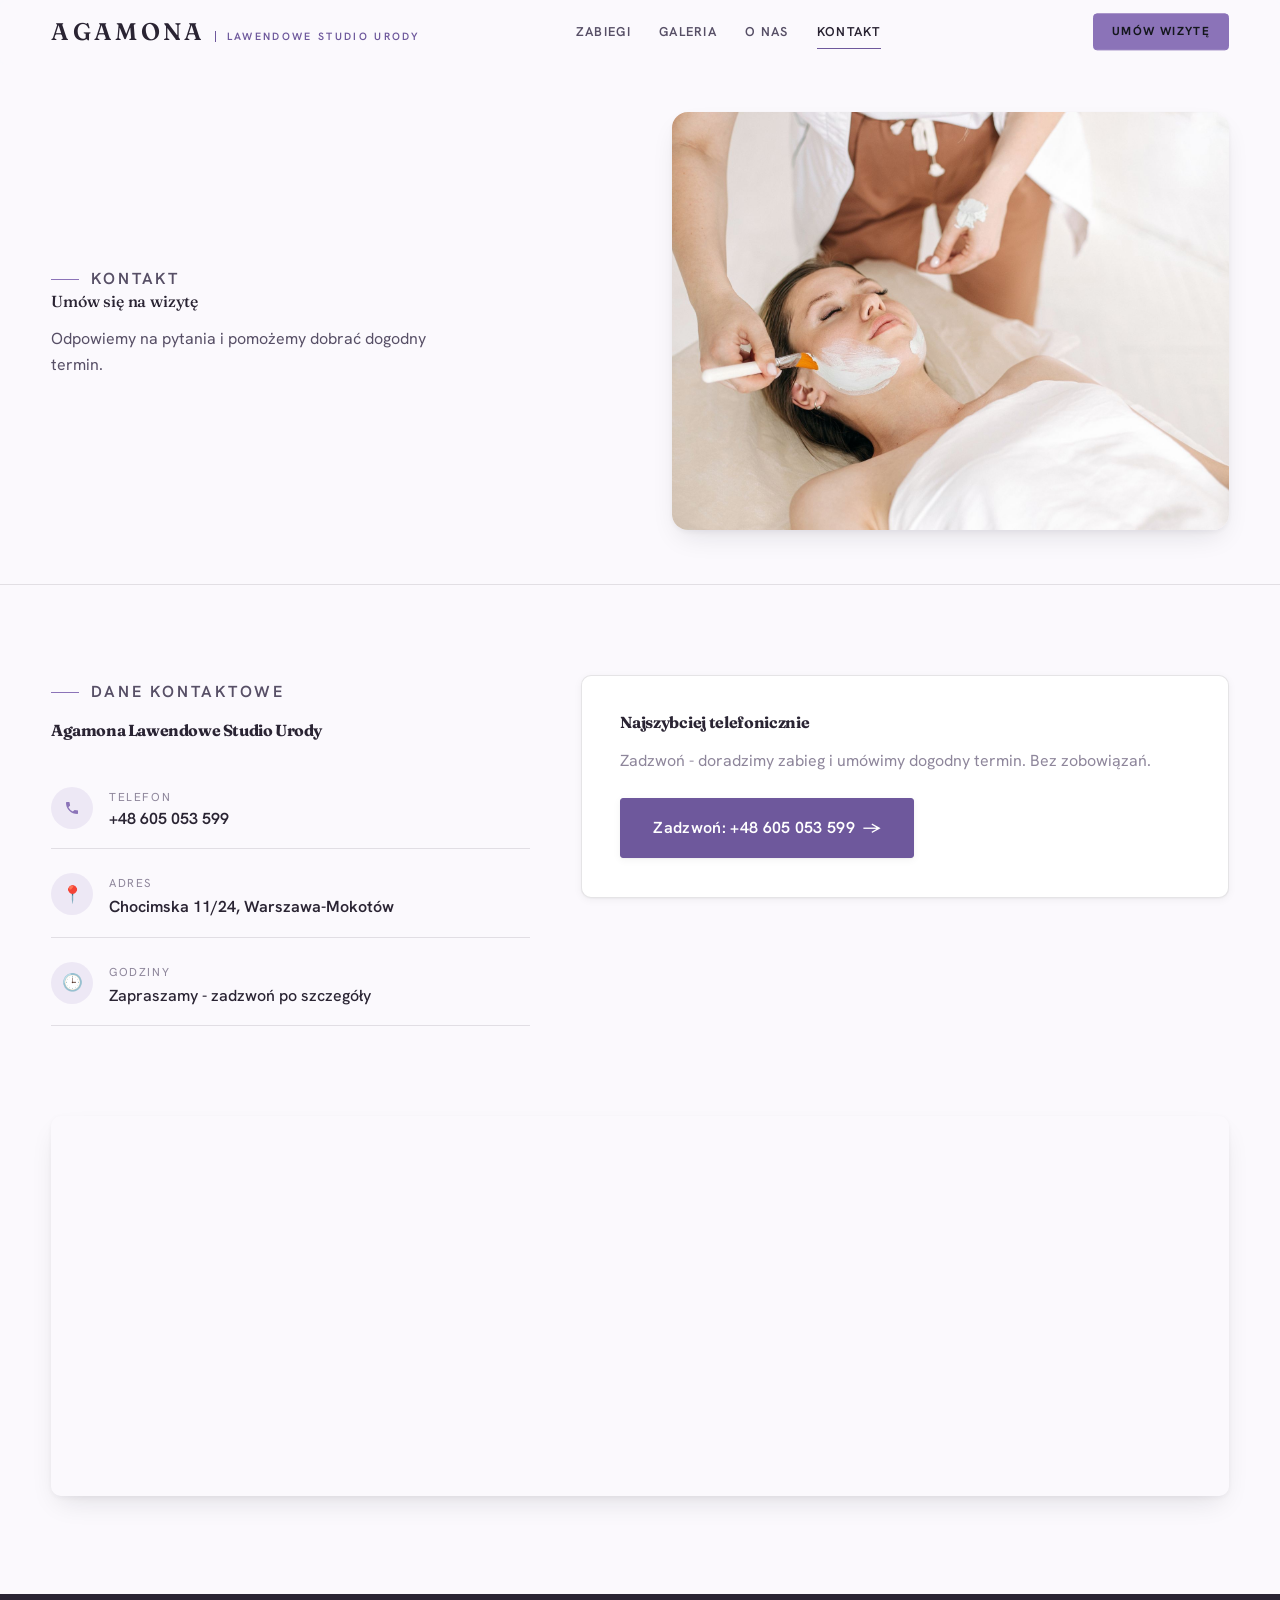
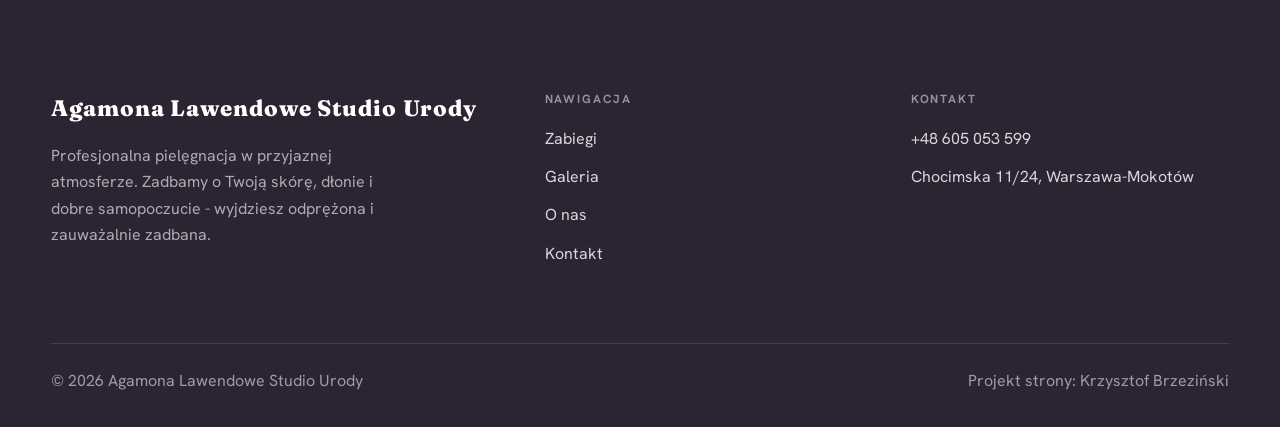
==== kontakt.html @ b728c2f7 "Strona demo: agamona-lawendowe-studio-urody" ====
<!DOCTYPE html>
<html lang="pl">
<head>
<meta charset="UTF-8">
<meta name="viewport" content="width=device-width, initial-scale=1.0">
<title>Kontakt - Agamona Lawendowe Studio Urody</title>
<meta name="description" content="Kontakt Agamona Lawendowe Studio Urody - Chocimska 11/24, Warszawa-Mokotów">
<link rel="preconnect" href="https://fonts.googleapis.com">
<link rel="preconnect" href="https://fonts.gstatic.com" crossorigin>
<link href="https://fonts.googleapis.com/css2?family=Fraunces:wght@500;600;700&family=Hanken+Grotesk:wght@400;500;600&display=swap" rel="stylesheet">
<link rel="stylesheet" href="assets/styles.css">
</head>
<body>

<header class="nav">
  <div class="wrap nav-inner">
    <a class="brand" href="index.html"><span class="name">Agamona</span><span class="sub">Lawendowe Studio Urody</span></a>
    <nav class="nav-links">
      <a href="oferta.html">Zabiegi</a>
      <a href="realizacje.html">Galeria</a>
      <a href="o-nas.html">O nas</a>
      <a href="kontakt.html" class="active">Kontakt</a>
      <a href="kontakt.html" class="btn btn-accent">Umów wizytę</a>
    </nav>
    <button class="nav-toggle" aria-label="Menu"><span></span><span></span><span></span></button>
  </div>
</header>

<section class="pagehead pagehead-soft">
  <div class="wrap">
    <figure class="ph-fig reveal"><img src="img/g14.jpg" alt="Agamona Lawendowe Studio Urody - Umów się na wizytę" loading="lazy"></figure>
    <div class="ph-copy reveal">
      <span class="eyebrow">Kontakt</span>
      <h1>Umów się na wizytę</h1>
      <p>Odpowiemy na pytania i pomożemy dobrać dogodny termin.</p>
    </div>
  </div>
</section>
<section>
  <div class="wrap contact-grid">
    <div class="reveal">
      <span class="eyebrow">Dane kontaktowe</span>
      <h2 style="margin:var(--space-4) 0 var(--space-6)">Agamona Lawendowe Studio Urody</h2>
      <div class="info-list">
        <div class="info-row"><div class="ic"><svg class="ico-tel" width="16" height="16" viewBox="0 0 24 24" fill="none" aria-hidden="true"><path d="M6.6 10.8a15.5 15.5 0 0 0 6.6 6.6l2.2-2.2a1 1 0 0 1 1-.24 11.4 11.4 0 0 0 3.6.58 1 1 0 0 1 1 1V20a1 1 0 0 1-1 1A17 17 0 0 1 3 4a1 1 0 0 1 1-1h3.5a1 1 0 0 1 1 1c0 1.25.2 2.46.58 3.6a1 1 0 0 1-.25 1l-2.23 2.2Z" fill="currentColor"/></svg></div><div><div class="lbl">Telefon</div><a class="val" href="tel:+48605053599">+48 605 053 599</a></div></div>
        <div class="info-row"><div class="ic">📍</div><div><div class="lbl">Adres</div><div class="val">Chocimska 11/24, Warszawa-Mokotów</div></div></div>
        <div class="info-row"><div class="ic">🕒</div><div><div class="lbl">Godziny</div><div class="val" style="font-weight:500">Zapraszamy - zadzwoń po szczegóły</div></div></div>
      </div>
    </div>
    <div class="reveal">
      <div class="form">
        <h3 style="margin-bottom:var(--space-4)">Najszybciej telefonicznie</h3>
        <p class="muted" style="margin-bottom:var(--space-5)">Zadzwoń - doradzimy zabieg i umówimy dogodny termin. Bez zobowiązań.</p>
        <a href="tel:+48605053599" class="btn btn-accent" style="justify-content:center">Zadzwoń: +48 605 053 599 <span class="arr">→</span></a>
      </div>
    </div>
  </div>
</section>
<section style="padding-top:0">
  <div class="wrap reveal">
    <iframe class="map" title="Agamona Lawendowe Studio Urody - Warszawa" src="https://maps.google.com/maps?q=Agamona%20Lawendowe%20Studio%20Urody%20Warszawa&z=15&output=embed" loading="lazy" referrerpolicy="no-referrer-when-downgrade"></iframe>
  </div>
</section>

<footer>
  <div class="wrap">
    <div class="foot-grid">
      <div class="foot-brand">
        <div class="name">Agamona Lawendowe Studio Urody</div>
        <p>Profesjonalna pielęgnacja w przyjaznej atmosferze. Zadbamy o Twoją skórę, dłonie i dobre samopoczucie - wyjdziesz odprężona i zauważalnie zadbana.</p>
      </div>
      <div class="foot-col">
        <h4>Nawigacja</h4>
        <a href="oferta.html">Zabiegi</a>
        <a href="realizacje.html">Galeria</a>
        <a href="o-nas.html">O nas</a>
        <a href="kontakt.html">Kontakt</a>
      </div>
      <div class="foot-col">
        <h4>Kontakt</h4>
        <a href="tel:+48605053599">+48 605 053 599</a>
        <p>Chocimska 11/24, Warszawa-Mokotów</p>
      </div>
    </div>
    <div class="foot-bot">
      <span>© 2026 Agamona Lawendowe Studio Urody</span>
      <span>Projekt strony: Krzysztof Brzeziński</span>
    </div>
  </div>
</footer>
<div class="sticky-reserve"><a class="sr-book" href="kontakt.html">Umów wizytę</a><a class="sr-call" href="tel:+48605053599" aria-label="Zadzwoń"><svg class="ico-tel" width="16" height="16" viewBox="0 0 24 24" fill="none" aria-hidden="true"><path d="M6.6 10.8a15.5 15.5 0 0 0 6.6 6.6l2.2-2.2a1 1 0 0 1 1-.24 11.4 11.4 0 0 0 3.6.58 1 1 0 0 1 1 1V20a1 1 0 0 1-1 1A17 17 0 0 1 3 4a1 1 0 0 1 1-1h3.5a1 1 0 0 1 1 1c0 1.25.2 2.46.58 3.6a1 1 0 0 1-.25 1l-2.23 2.2Z" fill="currentColor"/></svg></a></div>

<script src="assets/main.js"></script>
</body>
</html>
---- assets/styles.css ----
/* ============================================================
   AGAMONA — Lawendowe Studio Urody (Warszawa-Mokotów)
   Jasna paleta lawendowa. System wg premium-web-craft.
   Projekt strony: Krzysztof Brzeziński
   ============================================================ */

:root{
  /* PALETA — jasna, chłodna, lawendowa */
  --paper:#FBF9FD;          /* główne tło — chłodny porcelanowy lila */
  --paper-2:#EFEAF6;        /* sekcje alternatywne (delikatny lila) */
  --paper-3:#EFEAF6;        /* delikatne wypełnienia */
  --ink:#2A2433;            /* tekst główny — głęboki śliwkowy grafit */
  --ink-soft:#574F66;       /* nagłówki drugorzędne */
  --muted:#8E869B;          /* tekst poboczny */
  --line:rgba(42,36,51,.12);/* hairline */
  --accent:#8B73B8;         /* lawenda — jedyny akcent */
  --accent-d:#6E589C;
  --accent-soft:rgba(139,115,184,.12);
  --dark:#2A2433;           /* sekcje ciemne (stopka/CTA) */

  /* ODSTĘPY — skala 4/8 */
  --space-1:4px; --space-2:8px; --space-3:12px; --space-4:16px; --space-5:24px;
  --space-6:32px; --space-7:48px; --space-8:64px; --space-9:96px; --space-10:128px;

  /* TYPOGRAFIA — fluid clamp() */
  --text-sm:clamp(.82rem,.8rem+.1vw,.9rem);
  --text-base:clamp(1rem,.97rem+.15vw,1.1rem);
  --text-lg:clamp(1.12rem,1.05rem+.3vw,1.3rem);
  --text-h3:clamp(1.2rem,1.1rem+.5vw,1.5rem);
  --text-h2:clamp(1.9rem,1.5rem+1.9vw,2.8rem);
  --text-h1:clamp(2.6rem,1.9rem+3.6vw,4.6rem);

  /* PROMIENIE — architektoniczne, raczej ostre */
  --r-sm:3px; --r-md:6px; --r-lg:10px;

  /* RUCH */
  --ease:cubic-bezier(.25,.46,.45,.94); --dur:.24s;

  /* CIENIE — miękkie, warstwowe */
  --sh-sm:0 1px 2px rgba(16,24,32,.04), 0 2px 8px rgba(16,24,32,.05);
  --sh-md:0 2px 6px rgba(16,24,32,.05), 0 12px 28px -8px rgba(16,24,32,.12);
  --sh-lg:0 6px 14px rgba(16,24,32,.07), 0 26px 56px -18px rgba(16,24,32,.22);

  --hairline:1px solid var(--line);

  --font-display:'Fraunces',serif;
  --font-body:'Hanken Grotesk',sans-serif;
}

*{box-sizing:border-box;margin:0;padding:0}
html{scroll-behavior:smooth}
body{
  font-family:var(--font-body);
  font-size:var(--text-base);
  line-height:1.65;
  color:var(--ink);
  background:var(--paper);
  -webkit-font-smoothing:antialiased;
  text-rendering:optimizeLegibility;
}
img{max-width:100%;display:block}
a{color:inherit;text-decoration:none}

.wrap{width:min(92%,1180px);margin-inline:auto}
section{padding-block:clamp(52px,6.5vw,96px)}

h1,h2,h3{font-family:var(--font-display);font-weight:700;line-height:1.08;letter-spacing:-.02em;color:var(--ink)}
h1{font-size:var(--text-h1);letter-spacing:-.035em}
h2{font-size:var(--text-h2);letter-spacing:-.025em}
h3{font-size:var(--text-h3)}
p{max-width:65ch}

.eyebrow{
  font-family:var(--font-body);
  font-size:var(--text-sm);
  font-weight:600;
  letter-spacing:.18em;
  text-transform:uppercase;
  color:var(--accent);
  display:inline-flex;align-items:center;gap:var(--space-3);
}
.eyebrow::before{content:"";width:28px;height:1px;background:var(--accent);display:inline-block}

.muted{color:var(--muted)}
.lead{font-size:var(--text-lg);line-height:1.55;color:var(--ink-soft);max-width:50ch}

/* ---------- BUTTONS ---------- */
.btn{
  display:inline-flex;align-items:center;gap:var(--space-2);
  font-weight:600;font-size:var(--text-sm);letter-spacing:.02em;
  padding:var(--space-4) var(--space-6);
  border-radius:var(--r-sm);
  transition:transform var(--dur) var(--ease),box-shadow var(--dur) var(--ease),background var(--dur) var(--ease);
  cursor:pointer;border:1px solid transparent;
}
.btn-accent{background:var(--accent);color:#fff;box-shadow:var(--sh-sm)}
.btn-accent:hover{background:var(--accent-d);transform:translateY(-2px);box-shadow:var(--sh-md)}
.btn-accent:active{transform:translateY(0);box-shadow:var(--sh-sm)}
.btn-ghost{background:transparent;color:var(--ink);border-color:var(--line)}
.btn-ghost:hover{border-color:var(--accent);color:var(--accent);transform:translateY(-2px)}
.btn-light{background:#fff;color:var(--ink);box-shadow:var(--sh-sm)}
.btn-light:hover{transform:translateY(-2px);box-shadow:var(--sh-md)}
.btn .arr{transition:transform var(--dur) var(--ease)}
.btn:hover .arr{transform:translateX(4px)}

/* ---------- NAV ---------- */
.nav{
  position:sticky;top:0;z-index:50;
  background:color-mix(in srgb,var(--paper) 88%,transparent);
  backdrop-filter:saturate(140%) blur(10px);
  border-bottom:var(--hairline);
}
.nav-inner{display:flex;align-items:center;justify-content:space-between;height:72px}
.brand{display:flex;flex-direction:column;line-height:1}
.brand .name{font-family:var(--font-display);font-weight:800;font-size:1.35rem;letter-spacing:.04em}
.brand .sub{font-size:.62rem;letter-spacing:.34em;text-transform:uppercase;color:var(--muted);margin-top:5px}
.nav-links{display:flex;align-items:center;gap:var(--space-6)}
.nav-links a{font-size:var(--text-sm);font-weight:500;color:var(--ink-soft);position:relative;padding-block:4px;transition:color var(--dur) var(--ease)}
.nav-links a::after{content:"";position:absolute;left:0;bottom:0;width:0;height:1.5px;background:var(--accent);transition:width var(--dur) var(--ease)}
.nav-links a:hover,.nav-links a.active{color:var(--ink)}
.nav-links a:hover::after,.nav-links a.active::after{width:100%}
.nav-links .btn{padding:var(--space-2) var(--space-5)}
/* przyciski w nav: właściwy kolor (przebij .nav-links a) + bez podkreślenia */
.nav-links a.btn-accent{color:#fff}
.nav-links a.btn-ghost,.nav-links a.btn-light{color:var(--ink)}
.nav-links a.btn::after{display:none}
.nav-toggle{display:none;background:none;border:none;cursor:pointer;flex-direction:column;gap:5px;padding:8px}
.nav-toggle span{width:24px;height:2px;background:var(--ink);transition:var(--dur)}

/* ---------- HERO (split) ---------- */
.hero{position:relative;overflow:hidden;border-bottom:var(--hairline)}
.hero-grid{display:grid;grid-template-columns:1.05fr .95fr;gap:clamp(24px,4vw,60px);align-items:center;
  padding-block:clamp(36px,4.5vw,64px)}
.hero-copy .eyebrow{margin-bottom:var(--space-5)}
.hero-copy h1{margin-bottom:var(--space-5)}
.hero-copy .lead{margin-bottom:var(--space-7)}
.hero-actions{display:flex;flex-wrap:wrap;gap:var(--space-4)}
.hero-art{position:relative;aspect-ratio:4/3;border-radius:var(--r-lg);overflow:hidden;box-shadow:var(--sh-lg)}
.hero-art img{width:100%;height:100%;object-fit:cover}
.hero-art::after{content:"";position:absolute;inset:0;background:linear-gradient(180deg,transparent 55%,rgba(18,24,28,.28))}
.hero-badge{position:absolute;left:var(--space-5);bottom:var(--space-5);z-index:2;
  background:rgba(252,252,251,.94);backdrop-filter:blur(4px);
  border-radius:var(--r-md);padding:var(--space-4) var(--space-5);box-shadow:var(--sh-md);max-width:78%}
.hero-badge strong{display:block;font-family:var(--font-display);font-size:1rem;letter-spacing:-.01em}
.hero-badge span{font-size:var(--text-sm);color:var(--muted)}

/* ---------- HERO duży / kinowy (strona główna) ---------- */
.hero-cine{position:relative;min-height:clamp(560px,82vh,840px);min-height:clamp(560px,82svh,840px);display:flex;align-items:center;overflow:hidden;border-bottom:var(--hairline)}
.hero-cine>img{position:absolute;inset:0;width:100%;height:100%;object-fit:cover;z-index:0}
.hero-cine::after{content:"";position:absolute;inset:0;z-index:1;
  background:linear-gradient(95deg,rgba(13,18,23,.86) 0%,rgba(13,18,23,.64) 32%,rgba(13,18,23,.24) 62%,rgba(13,18,23,.04) 100%)}
.hero-cine .wrap{position:relative;z-index:2;padding-block:var(--space-8)}
.hero-cine .hero-copy{max-width:660px}
.hero-cine .eyebrow{color:#fff;margin-bottom:var(--space-5)}
.hero-cine .eyebrow::before{background:#fff}
.hero-cine h1{color:#fff;margin-bottom:var(--space-5);font-size:clamp(2.9rem,2rem+4.4vw,5.2rem)}
.hero-cine .lead{color:rgba(255,255,255,.92);max-width:48ch;margin-bottom:var(--space-7)}
.hero-cine .hero-actions{display:flex;flex-wrap:wrap;gap:var(--space-4)}
@media(max-width:680px){
  .hero-cine{min-height:clamp(520px,76vh,640px);min-height:clamp(520px,76svh,640px);align-items:flex-end}
  .hero-cine::after{background:linear-gradient(0deg,rgba(13,18,23,.9) 6%,rgba(13,18,23,.45) 55%,rgba(13,18,23,.25) 100%)}
  .hero-cine .wrap{padding-bottom:var(--space-9)}
}

/* full-bleed hero variant (podstrony) */
.pagehead{position:relative;min-height:46vh;min-height:46svh;display:flex;align-items:flex-end;overflow:hidden;border-bottom:var(--hairline)}
.pagehead img{position:absolute;inset:0;width:100%;height:100%;object-fit:cover}
.pagehead::after{content:"";position:absolute;inset:0;background:linear-gradient(180deg,rgba(18,24,28,.25),rgba(18,24,28,.62))}
.pagehead .wrap{position:relative;z-index:2;padding-block:var(--space-9);color:#fff}
.pagehead h1{color:#fff;max-width:18ch}
.pagehead .eyebrow{color:#fff}
.pagehead .eyebrow::before{background:#fff}
.pagehead p{color:rgba(255,255,255,.86);margin-top:var(--space-4);max-width:54ch}

/* ---------- STRIP (pasek skrótów / liczby) ---------- */
.strip{background:var(--dark);color:#fff}
.strip .wrap{display:grid;grid-template-columns:repeat(4,1fr);gap:var(--space-6);padding-block:var(--space-8)}
.strip .item .k{font-family:var(--font-display);font-size:clamp(1.6rem,1.2rem+1.4vw,2.4rem);font-weight:800;letter-spacing:-.02em;color:#fff}
.strip .item .v{font-size:var(--text-sm);color:rgba(255,255,255,.66);margin-top:var(--space-2);line-height:1.45}
.strip .item{border-left:2px solid var(--accent);padding-left:var(--space-5)}

/* ---------- SECTION HEAD ---------- */
.head{max-width:48rem;margin-bottom:var(--space-8)}
.head.center{margin-inline:auto;text-align:center}
.head .eyebrow{margin-bottom:var(--space-4)}
.head h2{margin-bottom:var(--space-4)}
.head p{color:var(--muted);font-size:var(--text-lg);line-height:1.55}
.head.center p{margin-inline:auto}

/* ---------- INTRO SPLIT ---------- */
.split{display:grid;grid-template-columns:.92fr 1.08fr;gap:clamp(28px,5vw,80px);align-items:center}
.split.rev{grid-template-columns:1.08fr .92fr}
.split.rev .split-art{order:-1}
.split-art{position:relative;aspect-ratio:5/4;border-radius:var(--r-lg);overflow:hidden;box-shadow:var(--sh-lg)}
.split-art img{width:100%;height:100%;object-fit:cover}
.split-copy h2{margin-bottom:var(--space-5)}
.split-copy p+p{margin-top:var(--space-4)}
.split-copy .btn{margin-top:var(--space-6)}

/* ---------- SERVICES (zakres) ---------- */
.svc-grid{display:grid;grid-template-columns:repeat(auto-fit,minmax(280px,1fr));gap:var(--space-5)}
.svc{background:#fff;border:var(--hairline);border-radius:var(--r-md);padding:var(--space-7) var(--space-6);
  transition:transform var(--dur) var(--ease),box-shadow var(--dur) var(--ease),border-color var(--dur) var(--ease);
  position:relative;overflow:hidden}
.svc::before{content:"";position:absolute;left:0;top:0;width:3px;height:0;background:var(--accent);transition:height var(--dur) var(--ease)}
.svc:hover{transform:translateY(-4px);box-shadow:var(--sh-md);border-color:transparent}
.svc:hover::before{height:100%}
.svc .ic{font-family:var(--font-display);font-size:.8rem;font-weight:700;letter-spacing:.12em;color:var(--accent);margin-bottom:var(--space-4)}
.svc h3{margin-bottom:var(--space-3);font-size:1.22rem}
.svc p{color:var(--muted);font-size:var(--text-base);line-height:1.6}

/* big detailed service rows */
.svc-row{display:grid;grid-template-columns:.8fr 1.2fr;gap:clamp(20px,4vw,60px);align-items:center;padding-block:var(--space-8)}
.svc-row+.svc-row{border-top:var(--hairline)}
.svc-row.rev{grid-template-columns:1.2fr .8fr}
.svc-row.rev .svc-row-art{order:-1}
.svc-row-art{aspect-ratio:4/3;border-radius:var(--r-md);overflow:hidden;box-shadow:var(--sh-md)}
.svc-row-art img{width:100%;height:100%;object-fit:cover}
.svc-row h3{font-size:1.5rem;margin-bottom:var(--space-4)}
.svc-row .num{font-family:var(--font-display);font-size:.85rem;font-weight:700;letter-spacing:.14em;color:var(--accent);display:block;margin-bottom:var(--space-3)}
.svc-row ul{list-style:none;margin-top:var(--space-4);display:flex;flex-direction:column;gap:var(--space-2)}
.svc-row li{position:relative;padding-left:var(--space-5);color:var(--muted);font-size:var(--text-base)}
.svc-row li::before{content:"";position:absolute;left:0;top:.62em;width:8px;height:1px;background:var(--accent)}

/* ---------- GALLERY (realizacje) ---------- */
.gallery{display:grid;grid-template-columns:repeat(12,1fr);gap:var(--space-4);grid-auto-rows:200px}
/* GALERIA MASONRY — pionowe zdjęcia (portrety beauty/wellness) bez przycinania: kolumny, height auto */
.gallery-masonry{column-count:3;column-gap:var(--space-4)}
@media(max-width:900px){.gallery-masonry{column-count:2}}
@media(max-width:560px){.gallery-masonry{column-count:1}}
.gallery-masonry .m-tile{break-inside:avoid;margin:0 0 var(--space-4);padding:0;position:relative;overflow:hidden;border-radius:var(--r-md);border:1px solid var(--line)}
.gallery-masonry .m-tile img{width:100%;height:auto;display:block}
.gallery-masonry .m-tile .cap{position:absolute;left:0;right:0;bottom:0;padding:var(--space-4);color:#fff;background:linear-gradient(0deg,rgba(0,0,0,.55),transparent);font-size:var(--text-sm)}
.tile{position:relative;overflow:hidden;border-radius:var(--r-md);box-shadow:var(--sh-sm);
  transition:transform var(--dur) var(--ease),box-shadow var(--dur) var(--ease)}
.tile img{width:100%;height:100%;object-fit:cover;transition:transform .6s var(--ease)}
.tile:hover{box-shadow:var(--sh-md)}
.tile:hover img{transform:scale(1.05)}
.tile .cap{position:absolute;left:0;right:0;bottom:0;padding:var(--space-5) var(--space-4) var(--space-4);
  background:linear-gradient(transparent,rgba(18,24,28,.78));color:#fff;
  font-size:var(--text-sm);font-weight:600;letter-spacing:.01em;
  opacity:0;transform:translateY(8px);transition:var(--dur) var(--ease)}
.tile:hover .cap{opacity:1;transform:translateY(0)}
.tile .cap small{display:block;font-weight:400;opacity:.78;letter-spacing:.04em;text-transform:uppercase;font-size:.66rem;margin-top:3px}
/* bento spans */
.t-wide{grid-column:span 6}
.t-tall{grid-column:span 6;grid-row:span 2}
.t-std{grid-column:span 6}
.t-third{grid-column:span 4}
.t-two3{grid-column:span 8}

/* ---------- TRUST / WIARYGODNOŚĆ ---------- */
.trust{background:var(--paper-2)}
.trust-grid{display:grid;grid-template-columns:repeat(auto-fit,minmax(240px,1fr));gap:var(--space-5);margin-top:var(--space-7)}
.trust-card{background:#fff;border-radius:var(--r-md);padding:var(--space-7) var(--space-6);box-shadow:var(--sh-sm);border-top:3px solid var(--accent)}
.trust-card .big{font-family:var(--font-display);font-size:clamp(1.8rem,1.3rem+1.6vw,2.6rem);font-weight:800;letter-spacing:-.02em;color:var(--ink);line-height:1}
.trust-card h3{font-size:1.12rem;margin:var(--space-3) 0 var(--space-2)}
.trust-card p{color:var(--muted);font-size:var(--text-base);line-height:1.55}

/* ---------- CTA band ---------- */
.cta{background:var(--dark);color:#fff;position:relative;overflow:hidden}
.cta .wrap{display:grid;grid-template-columns:1.4fr .6fr;gap:var(--space-7);align-items:center;position:relative;z-index:2}
.cta h2{color:#fff;max-width:20ch}
.cta p{color:rgba(255,255,255,.74);margin-top:var(--space-4)}
.cta-actions{display:flex;flex-direction:column;gap:var(--space-3);align-items:flex-start}
.cta::before{content:"";position:absolute;right:-80px;top:-80px;width:360px;height:360px;border-radius:50%;
  background:radial-gradient(circle,var(--accent-soft),transparent 70%)}

/* ---------- CONTACT ---------- */
.contact-grid{display:grid;grid-template-columns:.85fr 1.15fr;gap:clamp(28px,4vw,56px);align-items:start}
.info-list{display:flex;flex-direction:column;gap:var(--space-2)}
.info-row{display:flex;gap:var(--space-4);align-items:flex-start;padding-block:var(--space-4);border-bottom:var(--hairline)}
.info-row .ic{flex:none;width:42px;height:42px;display:grid;place-items:center;border-radius:50%;
  background:var(--accent-soft);color:var(--accent);font-size:1.05rem}
.info-row .lbl{font-size:.72rem;letter-spacing:.14em;text-transform:uppercase;color:var(--muted)}
.info-row .val{font-weight:600;font-size:var(--text-base);margin-top:2px}
.info-row a.val:hover{color:var(--accent)}
.map{border:none;border-radius:var(--r-lg);box-shadow:var(--sh-md);width:100%;height:100%;min-height:380px;filter:grayscale(.2) contrast(1.02)}
.form{background:#fff;border:var(--hairline);border-radius:var(--r-lg);padding:clamp(24px,3vw,40px);box-shadow:var(--sh-sm)}
.form .fld{margin-bottom:var(--space-5)}
.form label{display:block;font-size:var(--text-sm);font-weight:600;margin-bottom:var(--space-2)}
.form input,.form textarea{width:100%;font-family:inherit;font-size:var(--text-base);color:var(--ink);
  padding:var(--space-4);border:var(--hairline);border-radius:var(--r-sm);background:var(--paper);transition:border-color var(--dur)}
.form input:focus,.form textarea:focus{outline:none;border-color:var(--accent);background:#fff}
.form textarea{resize:vertical;min-height:120px}
.form .note{font-size:var(--text-sm);color:var(--muted);margin-top:var(--space-3)}

/* ---------- FOOTER ---------- */
footer{background:var(--dark);color:#fff;padding-block:var(--space-9) var(--space-6)}
.foot-grid{display:grid;grid-template-columns:1.4fr 1fr 1fr;gap:var(--space-7);margin-bottom:var(--space-8)}
.foot-brand .name{font-family:var(--font-display);font-weight:800;font-size:1.4rem;letter-spacing:.04em}
.foot-brand p{color:rgba(255,255,255,.62);margin-top:var(--space-4);font-size:var(--text-base);max-width:38ch}
.foot-col h4{font-size:.74rem;letter-spacing:.16em;text-transform:uppercase;color:rgba(255,255,255,.5);margin-bottom:var(--space-4)}
.foot-col a,.foot-col p{display:block;color:rgba(255,255,255,.82);font-size:var(--text-base);margin-bottom:var(--space-3)}
.foot-col a:hover{color:#fff}
.foot-bot{border-top:1px solid rgba(255,255,255,.12);padding-top:var(--space-5);display:flex;justify-content:space-between;flex-wrap:wrap;gap:var(--space-3);
  font-size:var(--text-sm);color:rgba(255,255,255,.55)}
.foot-bot a:hover{color:#fff}

/* ---------- REVEAL ---------- */
.reveal{opacity:0;transform:translateY(22px);transition:opacity .6s var(--ease),transform .6s var(--ease)}
.reveal.in{opacity:1;transform:none}

/* ---------- RESPONSIVE ---------- */
@media(max-width:920px){
  .hero-grid,.split,.split.rev,.svc-row,.svc-row.rev,.cta .wrap,.contact-grid,.foot-grid{grid-template-columns:1fr}
  .split.rev .split-art,.svc-row.rev .svc-row-art{order:0}
  .hero-art{aspect-ratio:16/10;max-height:420px}
  .strip .wrap{grid-template-columns:repeat(2,1fr);gap:var(--space-7)}
  .gallery{grid-auto-rows:180px}
  .t-wide,.t-tall,.t-std,.t-third,.t-two3{grid-column:span 6}
  .t-tall{grid-row:span 1}
  .cta-actions{flex-direction:row;flex-wrap:wrap}
  .foot-grid{gap:var(--space-6)}
}
@media(max-width:680px){
  .nav-links{position:fixed;inset:72px 0 auto 0;background:var(--paper);flex-direction:column;align-items:stretch;
    gap:0;padding:var(--space-4) 6%;border-bottom:var(--hairline);box-shadow:var(--sh-md);
    transform:translateY(-120%);transition:transform var(--dur) var(--ease)}
  .nav-links.open{transform:translateY(0)}
  .nav-links a{padding-block:var(--space-4);border-bottom:var(--hairline)}
  .nav-links .btn{margin-top:var(--space-3);justify-content:center}
  .nav-toggle{display:flex}
  .strip .wrap{grid-template-columns:1fr}
  .gallery{grid-template-columns:repeat(6,1fr)}
  .foot-grid{grid-template-columns:1fr}
}
@media(prefers-reduced-motion:reduce){
  *{animation-duration:.01ms!important;transition:none!important}
  .reveal{opacity:1!important;transform:none!important}
  html{scroll-behavior:auto}
}

/* ============================================================
   PREMIUM LAYER — destylat deep-researchu branż (anty-AI, spokój).
   Zmienne STOLBASZ (--accent/--ink/--paper/--line/--dark). Ruch ledwo
   zauważalny, krzywa cubic-bezier(.16,.84,.44,1); prefers-reduced-motion
   pokryte blanketem wyżej. Karty hairline zamiast cieni = #1 sygnał „nie-AI".
   ============================================================ */

/* więcej oddechu między sekcjami (liderzy: 110-130px) */
section{padding-block:clamp(64px,8vw,128px)}

/* 1) Aksamitny reveal — dłuższa, miękka krzywa zamiast „skoku" */
.reveal{transition:opacity .9s cubic-bezier(.16,.84,.44,1),transform .9s cubic-bezier(.16,.84,.44,1);will-change:opacity,transform}
/* stagger TYLKO w galerii (tam pozycja = porządek dzieci) */
.gallery .reveal:nth-child(2){transition-delay:.07s}
.gallery .reveal:nth-child(3){transition-delay:.14s}
.gallery .reveal:nth-child(4){transition-delay:.21s}
.gallery .reveal:nth-child(5){transition-delay:.28s}
.gallery .reveal:nth-child(6){transition-delay:.35s}

/* 2) Hero STATYCZNY na .hero-cine — Ken Burns CAŁKIEM WYŁĄCZONY 26.06 (3. zgłoszenie Szymona).
   GENEZA: animowanie scale na <img> hero z teksturami (cegły/framugi) re-samplinguje obraz
   klatka po klatce → na części ekranów drobne drganie/shimmer = „heroshot się trzęsie".
   translateY usunięto wcześniej, scale-only + will-change/GPU NIE wystarczyły do GWARANCJI gładkości.
   Krzysztof zażądał pewności („make sure, że błąd się nie pojawi") > efekt. Zero animacji = 0% drgania.
   Delikatny zoom zostaje TYLKO w pełnoekranowych hero gastro/studio (hg-bg/hs-bg — tło, inny
   mechanizm, chwalone, nigdy nie zgłaszane). NIE wracać do KB na .hero-cine bez realnego testu
   na sprzęcie klienta — to ryzyko regresji „trzęsienia”. */
/* BEZPIECZNY "wow" na hero = jednorazowy FADE-IN (opacity), nie zoom.
   opacity nie dotyka bitmapy → gładkie na KAŻDYM zdjęciu/ekranie/GPU, zero ryzyka migotania.
   Geometryczny ruch (scale/translate) na .hero-cine jest ZAKAZANY (bramka pilnuje). */
@keyframes heroFade{from{opacity:0}to{opacity:1}}
.hero-cine>img{transform:none;animation:heroFade 1.1s ease-out both}

/* 3) Akcentowy hairline pod nagłówkiem sekcji, który „rysuje się" przy wejściu */
.head h2{position:relative;padding-bottom:18px}
.head h2::after{content:"";position:absolute;left:0;bottom:0;height:1px;width:0;background:var(--accent);transition:width 1s cubic-bezier(.16,.84,.44,1) .15s}
.head.center h2::after{left:50%;transform:translateX(-50%)}
.head.reveal.in h2::after,.head.center.reveal.in h2::after{width:54px}

/* 4) Karty HAIRLINE zamiast cieni/zaokrągleń (najmocniejszy anty-AI detal) */
.svc{background:transparent;border:1px solid var(--line);border-radius:var(--r-sm);box-shadow:none}
.svc:hover{box-shadow:none;border-color:var(--accent);transform:translateY(-3px)}
.trust-card{background:transparent;box-shadow:none;border:1px solid var(--line);border-top:2px solid var(--accent);border-radius:var(--r-sm)}
.tile{box-shadow:none;border-radius:var(--r-sm)}
.tile:hover{box-shadow:none}

/* 5) Sticky-nav kondensuje się po przewinięciu (sygnał dopracowania) */
.nav{transition:box-shadow .4s ease,background .4s ease}
.nav.is-stuck{box-shadow:0 1px 0 var(--line),0 14px 30px -24px rgba(0,0,0,.45)}
.nav-inner{transition:height .35s var(--ease)}
.nav.is-stuck .nav-inner{height:60px}

/* 6) MANIFESTO — pełnoekranowy cytat-bohater (zastępuje generyczne „Dlaczego my") */
.manifesto{background:var(--paper-2);text-align:center}
.manifesto .wrap{max-width:60rem}
.manifesto p{font-family:var(--font-display);font-style:italic;font-size:clamp(1.6rem,1rem+2.4vw,2.8rem);line-height:1.32;color:var(--ink-soft);margin-inline:auto;max-width:26ch;position:relative;padding-top:var(--space-8)}
.manifesto p::before{content:"";position:absolute;top:0;left:50%;transform:translateX(-50%);width:54px;height:1px;background:var(--accent)}
.manifesto p span{color:var(--accent);font-style:italic}

/* 7) GATEWAYS — 3 duże bramy-zdjęcia (zamiast paska menu usług) */
.gateways{display:grid;grid-template-columns:repeat(3,1fr);gap:var(--space-4)}
.gateway{position:relative;aspect-ratio:3/4;overflow:hidden;border-radius:var(--r-sm);display:block}
.gateway img{width:100%;height:100%;object-fit:cover;transition:transform .8s var(--ease),filter .5s var(--ease)}
.gateway::after{content:"";position:absolute;inset:0;background:linear-gradient(180deg,transparent 38%,rgba(18,24,28,.74))}
.gateway:hover img{transform:scale(1.05);filter:brightness(1.05)}
.gateway .g-ttl{position:absolute;left:0;right:0;bottom:0;z-index:2;padding:var(--space-6) var(--space-5);color:#fff;font-family:var(--font-display);font-size:1.45rem;letter-spacing:-.01em;line-height:1.15}
.gateway .g-ttl small{display:block;font-family:var(--font-body);font-size:var(--text-sm);font-weight:400;opacity:.82;letter-spacing:.03em;margin-top:5px}
@media(max-width:760px){.gateways{grid-template-columns:1fr}.gateway{aspect-ratio:16/10}}

/* 8) LOGO klienta w nagłówku (gdy podane --logo) */
.brand-logo{height:40px;width:auto;max-width:220px;object-fit:contain;display:block}
.nav.is-stuck .brand-logo{height:34px}
@media(max-width:680px){.brand-logo{height:32px}}

/* === rodzina: wellness === */
/* ============================================================
   RODZINA: WELLNESS (beauty / spa / head spa / masaż / kosmetologia)
   Doklejane NA WIERZCH base.css. Skin beauty (Fraunces + śliwka) lub spa (Marcellus + złoto).
   Filozofia: ATMOSFERA + ZADBANIE O SIEBIE + "Umów wizytę". Miękko, zmysłowo, spokojnie.
   Tokeny TYLKO istniejące. Ceny/zabiegi/specjaliści/before-after tylko realne.
   ============================================================ */

/* --- Miększe, eleganckie karty --- */
.svc,.trust-card,.tile,.gateway,.split-art,.svc-row-art{border-radius:var(--r-lg)}

/* --- CENNIK / ZABIEGI (kategorie; ceny tylko gdy realne) - reuzyte z gastro --- */
.menu-sec{background:var(--paper-2)}
.menu-cats{display:grid;grid-template-columns:repeat(2,1fr);gap:var(--space-7) var(--space-8);max-width:62rem;margin:0 auto}
.menu-cat{border-top:1px solid var(--accent);padding-top:var(--space-4)}
.menu-cat h3{font-family:var(--font-display);font-size:1.35rem;letter-spacing:.01em;margin-bottom:var(--space-3)}
.menu-cat p{color:var(--muted);font-size:var(--text-base);line-height:1.65}
.menu-note{text-align:center;color:var(--muted);font-size:var(--text-sm);margin-top:var(--space-8);max-width:52ch;margin-inline:auto}
@media(max-width:760px){.menu-cats{grid-template-columns:1fr;gap:var(--space-6)}}

/* --- ZESPÓŁ / SPECJALISTKI (renderowane TYLKO z realnych danych) - reuzyte z kliniki --- */
.zespol-grid{display:grid;grid-template-columns:repeat(auto-fit,minmax(15rem,1fr));gap:var(--space-6)}
.doc{margin:0;background:var(--paper);border:1px solid var(--line);border-radius:var(--r-lg);overflow:hidden;
  transition:transform .3s var(--ease),box-shadow .3s var(--ease)}
.doc:hover{transform:translateY(-5px);box-shadow:var(--sh-md)}
.doc-photo{aspect-ratio:4/5;overflow:hidden;background:var(--paper-2)}
.doc-photo img{width:100%;height:100%;object-fit:cover;transition:transform .6s var(--ease)}
.doc:hover .doc-photo img{transform:scale(1.04)}
.doc figcaption{padding:var(--space-5)}
.doc-role{display:inline-block;font-size:.72rem;font-weight:700;letter-spacing:.14em;text-transform:uppercase;
  color:var(--accent);margin-bottom:var(--space-2)}
.doc-name{font-family:var(--font-display);font-size:1.15rem;margin-bottom:var(--space-2);line-height:1.2}
.doc-bio{color:var(--muted);font-size:var(--text-sm);line-height:1.55}

/* --- STICKY "Umów wizytę" (mobile) --- */
.sticky-reserve{display:none}
@media(max-width:820px){
  .sticky-reserve{display:flex;position:fixed;left:0;right:0;bottom:0;z-index:90;
    background:var(--line);box-shadow:0 -6px 20px -10px rgba(0,0,0,.4)}
  .sticky-reserve a{padding:15px 8px;text-align:center;font-weight:700;font-size:.95rem;letter-spacing:.01em}
  .sr-book{flex:1;background:var(--accent);color:#fff}
  .sr-call{width:60px;background:var(--paper);color:var(--ink);font-size:1.15rem;border-left:1px solid var(--line)}
  body{padding-bottom:56px}
}

/* ============================================================
   FAZA 3 - OSOBNY UKŁAD WELLNESS (research wf_840d7930 + krytyka z policzonym WCAG). Doklejane na wierzch.
   Tożsamość: SPOKÓJ / ODDECH / ZMYSŁOWOŚĆ - jasno, miękko, editorialowo. Przeciwieństwo techniki DOM i dramatu AUTO.
   ============================================================ */

/* --- P0 KONTRAST (krytyka policzyła WCAG na skórkach): naprawy, bo predeploy NIE testuje kontrastu --- */
/* CTA na akcencie: spa złoto #B0894B + biel = 3.22 FAIL -> tło accent-d (ciemniejsze) = PASS */
.btn-accent{background:var(--accent-d);border-color:var(--accent-d);color:#fff}
.btn-accent:hover{background:var(--accent);border-color:var(--accent);color:#fff}
.sticky-reserve .sr-book{background:var(--accent-d);color:#fff}
/* eyebrow TEKST = ink-soft (akcent jako tekst na cream pada 2.5-2.9); kreska ::before zostaje akcentowa (dekoracja) */
.eyebrow{color:var(--ink-soft)}
.eyebrow::before{background:var(--accent)}
/* opisy mutedem na paper-2 padają (2.8-2.9) -> ink-soft */
.menu-cat p,.menu-note,.doc-bio,.cn-desc,.ryt-copy p{color:var(--ink-soft)}

/* --- Miękkie krzywizny: cap 16px (nie 22 = "karta z apki"); delikatny hover (bez ostrego lift) --- */
.svc,.trust-card,.tile,.gateway,.split-art,.svc-row-art,.doc,.hs-fig,.ph-fig{border-radius:16px}
.doc:hover{transform:translateY(-3px);box-shadow:var(--sh-sm)}
section{padding-block:clamp(74px,10vh,124px)}   /* nieco więcej oddechu niż reszta rodzin */

/* (NAV usunięty - generuje go silnik multipage.py: _nav_css + sekcja "NAV NOBU (silnik): wellness") */

/* === HERO WELLNESS: editorial SPLIT na bieli, zdjęcie OPRAWIONE (offset passe-partout), STATYCZNE (bez Ken Burns) === */
.hero-spa{position:relative;background:var(--paper);padding-top:clamp(6.5rem,12vh,9rem);padding-bottom:clamp(3rem,8vh,6rem)}
.hero-spa .wrap{display:grid;grid-template-columns:1.05fr 1fr;gap:clamp(2rem,5vw,5rem);align-items:center}
.hs-copy{max-width:46ch}
.hs-claim{font-family:var(--font-display);font-weight:500;line-height:1.06;letter-spacing:-.005em;
  font-size:clamp(2.3rem,1.7rem+3vw,3.9rem);color:var(--ink);margin:var(--space-4) 0 var(--space-5)}
.hs-lead{color:var(--ink-soft);font-size:var(--text-lg);line-height:1.6;max-width:44ch;margin-bottom:var(--space-7)}
.hs-cta{border-radius:999px}
.hs-rating{margin-top:var(--space-5);color:var(--ink-soft);font-weight:600;letter-spacing:.01em;font-size:var(--text-sm)}
.hs-fig{position:relative;aspect-ratio:4/5;border-radius:16px;overflow:hidden;box-shadow:var(--sh-lg);isolation:isolate}
.hs-fig img{width:100%;height:100%;object-fit:cover;display:block}   /* hero = EAGER (bez lazy), STATYCZNE - bez animacji scale */
.hs-fig::after{content:"";position:absolute;inset:0;border:1px solid rgba(255,255,255,.5);border-radius:16px;pointer-events:none} /* delikatne passe-partout wewnątrz */
.hero-spa::before{content:"";position:absolute;right:clamp(1rem,4vw,3rem);top:clamp(5.5rem,11vh,8rem);bottom:clamp(2.5rem,7vh,5rem);
  width:min(38%,30rem);border:1px solid color-mix(in srgb,var(--accent) 40%,transparent);border-radius:16px;transform:translate(14px,14px);z-index:0;pointer-events:none} /* offsetowa ramka „matted print" za zdjęciem - sygnatura, nie zwykły split */
.hero-spa .wrap{position:relative;z-index:1}
@media(max-width:860px){
  .hero-spa .wrap{grid-template-columns:1fr;gap:var(--space-7)}
  .hs-fig{aspect-ratio:5/4;order:-1}
  .hero-spa::before{display:none}                /* offset-ramka tylko desktop (anty horizontal-scroll na mobile) */
}

/* === RYTUAŁ: naprzemienne editorialowe wiersze (zdjęcie + duży serif-numerał), hairline między - WŁASNY układ === */
.ryt-list{margin-top:var(--space-8);display:flex;flex-direction:column}
.ryt-row{display:grid;grid-template-columns:1fr 1fr;gap:clamp(1.6rem,4vw,4rem);align-items:center;
  padding-block:clamp(2rem,4vh,3.2rem);border-top:1px solid var(--line)}
.ryt-row:last-child{border-bottom:1px solid var(--line)}
.ryt-row:nth-child(even) .ryt-fig{order:2}        /* naprzemienność: zdjęcie raz lewo raz prawo */
.ryt-fig{margin:0;aspect-ratio:5/4;border-radius:16px;overflow:hidden;background:var(--paper-2)}
.ryt-fig img{width:100%;height:100%;object-fit:cover}
.ryt-no{display:block;font-family:var(--font-display);font-weight:500;font-size:clamp(2.4rem,4vw,3.6rem);
  line-height:1;color:var(--accent);opacity:.55;margin-bottom:var(--space-3)}
.ryt-copy h3{font-family:var(--font-display);font-weight:500;font-size:clamp(1.4rem,2.4vw,1.9rem);letter-spacing:-.01em;margin-bottom:var(--space-3)}
.ryt-copy p{font-size:var(--text-base);line-height:1.65;max-width:42ch}
@media(max-width:760px){.ryt-row{grid-template-columns:1fr;gap:var(--space-5)}.ryt-row .ryt-fig{order:-1!important}}

/* === CENNIK WELLNESS: editorialowa LISTA zabiegów (wiersze hairline), NIE siatka gastro === */
.cennik{max-width:60rem;margin:var(--space-8) auto 0;display:flex;flex-direction:column}
.cennik-row{display:grid;grid-template-columns:minmax(12rem,1fr) 1.6fr;gap:clamp(1rem,3vw,3rem);
  padding-block:var(--space-5);border-top:1px solid var(--line);align-items:baseline}
.cennik-row:last-child{border-bottom:1px solid var(--line)}
.cn-name h3{font-family:var(--font-display);font-weight:500;font-size:1.3rem;letter-spacing:-.005em;line-height:1.2}
.cn-desc{color:var(--ink-soft);font-size:var(--text-base);line-height:1.6}
@media(max-width:680px){.cennik-row{grid-template-columns:1fr;gap:var(--space-2)}}

/* === PAGEHEAD JASNY (wellness): cream + ink + zdjęcie oprawione (reset ciemnego base .pagehead) === */
.pagehead-soft{min-height:0;overflow:visible;background:var(--paper);border-bottom:1px solid var(--line);
  padding-top:clamp(7rem,12vh,9.5rem);padding-bottom:clamp(2.5rem,6vh,4.5rem);display:block}
.pagehead-soft::after{display:none}
.pagehead-soft .wrap{position:relative;z-index:1;display:grid;grid-template-columns:1fr 1fr;gap:clamp(2rem,5vw,4.5rem);
  align-items:center;color:var(--ink);padding-block:0}
.pagehead-soft h1{color:var(--ink);font-family:var(--font-display);font-weight:500;letter-spacing:-.01em;max-width:16ch}
.pagehead-soft .eyebrow{color:var(--ink-soft)}
.pagehead-soft .eyebrow::before{background:var(--accent)}
.pagehead-soft p{color:var(--ink-soft);margin-top:var(--space-4);max-width:46ch}
.pagehead-soft .ph-fig{margin:0;aspect-ratio:4/3;border-radius:16px;overflow:hidden;box-shadow:var(--sh-md)}
.pagehead-soft .ph-fig img{width:100%;height:100%;object-fit:cover}
.pagehead-soft .ph-copy{order:-1}   /* figure PIERWSZE w DOM (blur-guard) -> copy wizualnie z lewej przez order */
@media(max-width:860px){.pagehead-soft .wrap{grid-template-columns:1fr}.pagehead-soft .ph-copy{order:0}.pagehead-soft .ph-fig{aspect-ratio:16/10}}

/* === VOUCHER: miękki blush-band (JEDEN akcentowy band na stronie, nie co druga sekcja) === */
.voucher{background:color-mix(in srgb,var(--accent) 9%,var(--paper));text-align:center}
.voucher h2{font-family:var(--font-display);font-weight:500}
.voucher .wrap{max-width:52rem}

/* === RYTM TŁA: cennik wraca na cream (nie paper-2), żeby blush-voucher był jedynym akcentem === */
.menu-sec{background:var(--paper)}

/* === NAV NOBU (silnik): wellness === */
.nav{position:fixed;left:0;right:0;backdrop-filter:none;border-bottom:1px solid transparent;z-index:100;transition:transform .35s var(--ease),background .35s ease,box-shadow .35s ease}
.nav.nav-hidden{transform:translateY(-100%)}
.nav.is-stuck{background:transparent;box-shadow:none;border-bottom-color:transparent}
.nav.is-stuck .nav-inner{height:64px}
.nav .brand{flex-direction:row;align-items:baseline;gap:.6rem;line-height:1}
.nav .brand .name{font-family:var(--font-display);font-weight:600;font-size:1.5rem;text-transform:uppercase;letter-spacing:.14em}
.nav .brand .sub{margin-top:0;padding-left:.65rem;border-left:1px solid currentColor;font-size:.66rem;font-weight:600;letter-spacing:.22em;text-transform:uppercase}
.nav .nav-links a{font-size:.8rem;font-weight:600;text-transform:uppercase;letter-spacing:.1em;padding-block:6px}
.nav .nav-links a::after{height:1px}
.nav .nav-links a.btn-accent{font-size:.73rem;font-weight:700;text-transform:uppercase;letter-spacing:.12em;padding:.5rem 1.1rem;border-radius:4px;box-shadow:none}
.nav .nav-links a.btn-accent:hover{transform:none;box-shadow:none}
.nav .nav-links a.btn-accent{background:var(--accent);border:1px solid var(--accent);color:#14171c}
.nav .nav-links a.btn-accent:hover{background:var(--accent);border-color:var(--accent);color:#14171c;filter:brightness(1.07)}
.nav{background:color-mix(in srgb,var(--paper) 82%,transparent);backdrop-filter:saturate(140%) blur(10px)}
.nav .brand .name{color:var(--ink)}
.nav .brand .sub{color:var(--accent-d)}
.nav .nav-links a:not(.btn-accent){color:var(--ink-soft)}
.nav .nav-links a:not(.btn-accent):hover,.nav .nav-links a.active:not(.btn-accent){color:var(--ink)}
.nav .nav-links a:not(.btn-accent)::after{background:var(--accent-d)}
.nav .nav-toggle span{background:var(--ink)}
.nav.nav-solid{background:color-mix(in srgb,var(--paper) 96%,transparent);border-bottom:var(--hairline);box-shadow:0 10px 30px -24px rgba(0,0,0,.25)}
.nav.nav-hidden{box-shadow:none}
@media(min-width:681px){
.nav .nav-inner{position:relative;height:64px}
.nav .nav-links{flex:1;justify-content:center;gap:clamp(1rem,2.2vw,1.9rem);padding-right:12rem}
.nav .nav-links a.btn-accent{position:absolute;right:0;top:50%;transform:translateY(-50%);margin:0}
}
@media(max-width:680px){
.nav .nav-links:not(.open){transform:translateY(-160%);visibility:hidden}
.nav .nav-links.open{visibility:visible}
.nav .brand .name{font-size:1.12rem;letter-spacing:.1em}
.nav .brand .sub{display:none}
.nav .brand{min-width:0;overflow:hidden}
}

/* === focal-point zdjęć (smartcrop) — cover nie utnie twarzy/obiektu === */
img[src$="/hero.jpg"]{object-position:63% 45%}
[style*="hero.jpg"]{background-position:63% 45%}
img[src$="/about.jpg"]{object-position:38% 50%}
[style*="about.jpg"]{background-position:38% 50%}
img[src$="/g2.jpg"]{object-position:38% 50%}
[style*="g2.jpg"]{background-position:38% 50%}
img[src$="/g3.jpg"]{object-position:38% 50%}
[style*="g3.jpg"]{background-position:38% 50%}
img[src$="/g7.jpg"]{object-position:62% 50%}
[style*="g7.jpg"]{background-position:62% 50%}
img[src$="/g11.jpg"]{object-position:67% 50%}
[style*="g11.jpg"]{background-position:67% 50%}
img[src$="/g12.jpg"]{object-position:58% 52%}
[style*="g12.jpg"]{background-position:58% 52%}
img[src$="/g14.jpg"]{object-position:35% 52%}
[style*="g14.jpg"]{background-position:35% 52%}
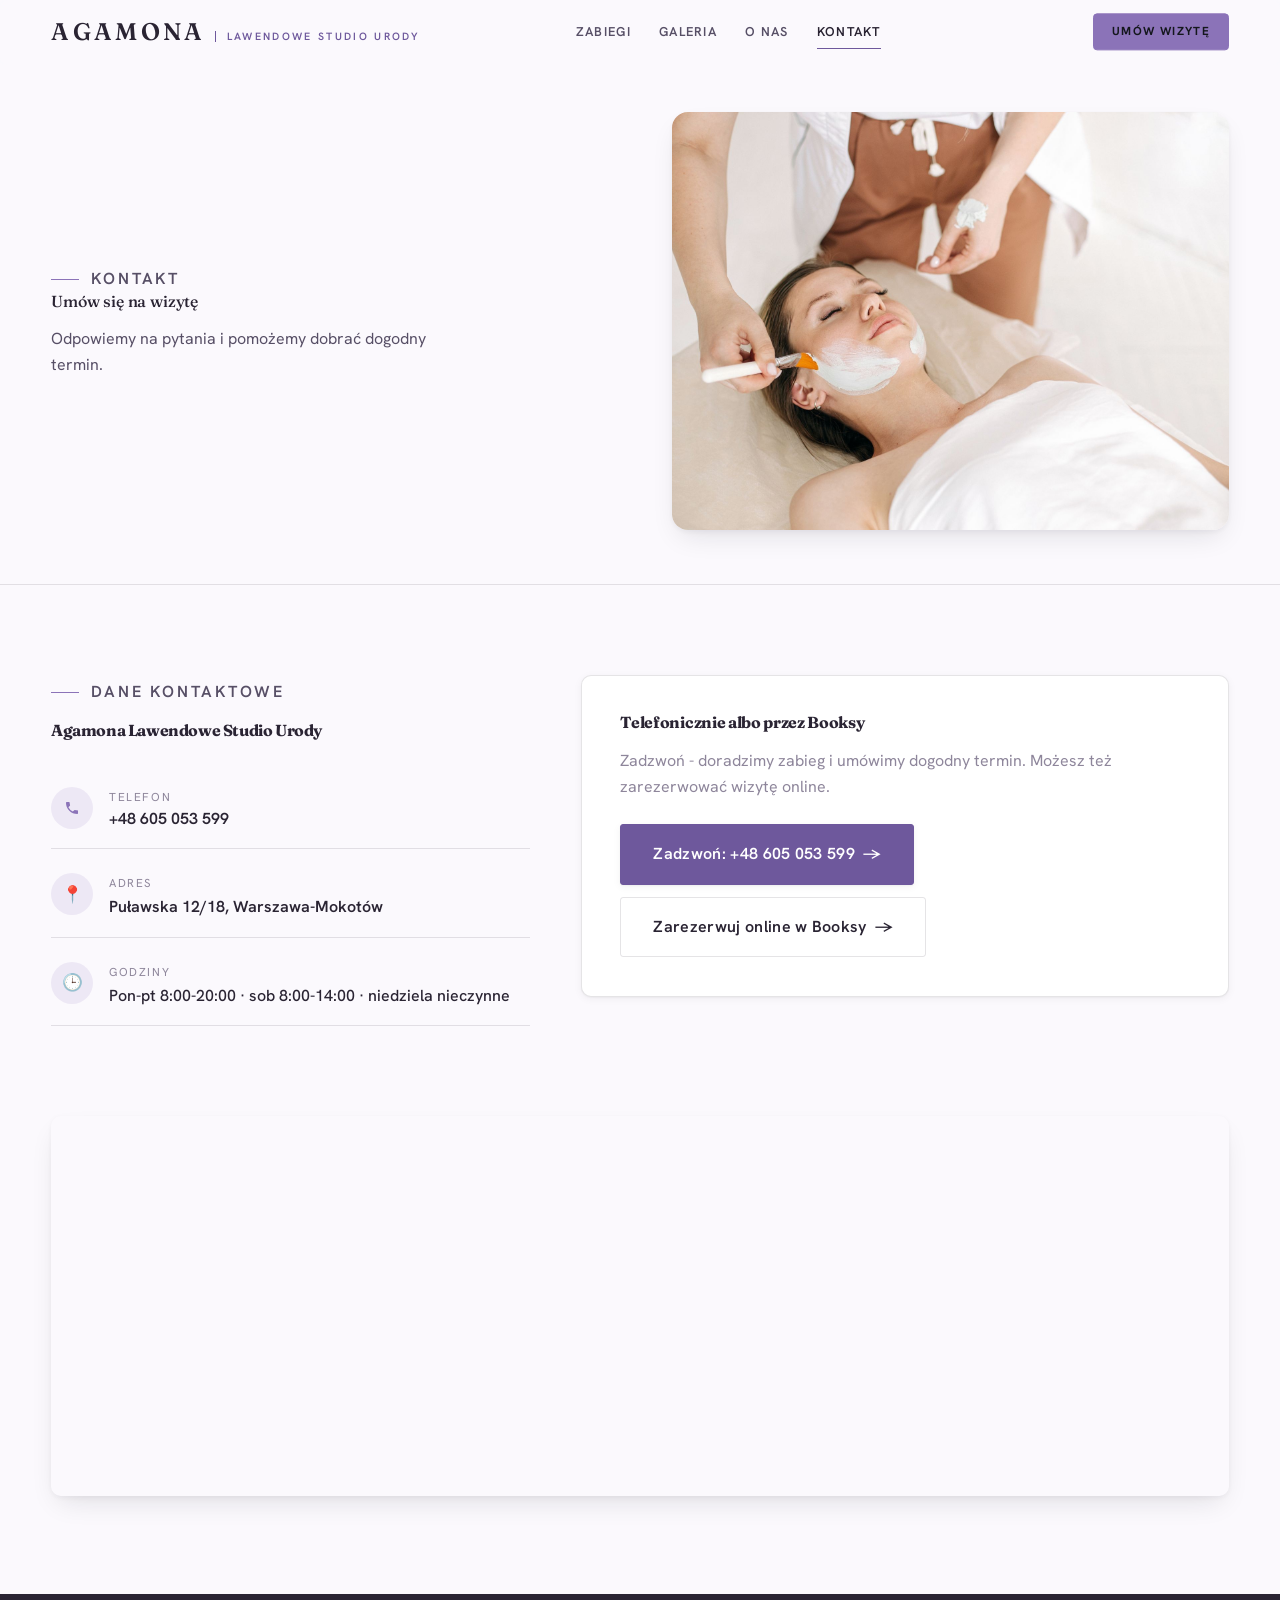
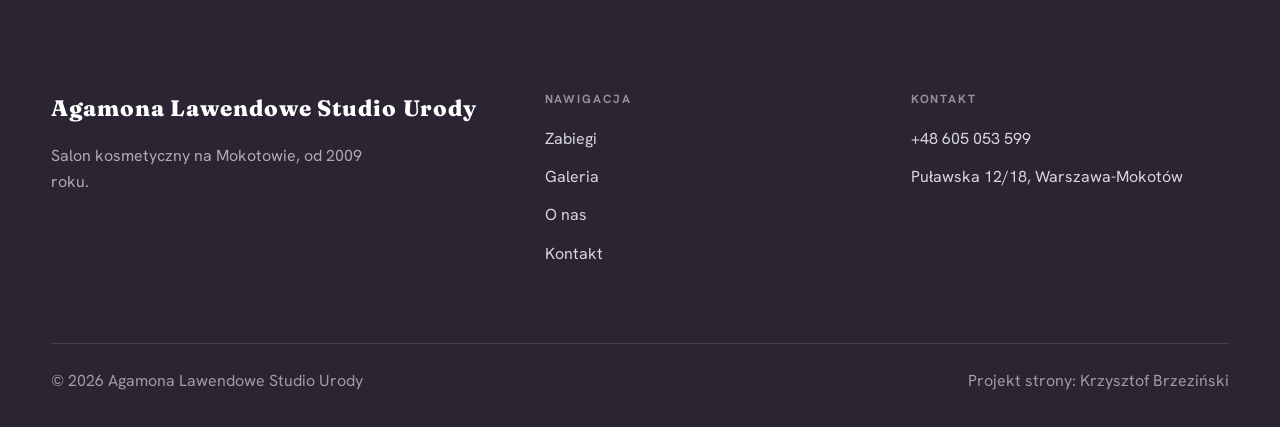
==== commit 44e88378: "Podniesienie jakości treści: realne dane (adres, godziny, Booksy), poprawione podpisy zdjęć, usunięt" ====
--- a/kontakt.html
+++ b/kontakt.html
@@ -4,7 +4,7 @@
 <meta charset="UTF-8">
 <meta name="viewport" content="width=device-width, initial-scale=1.0">
 <title>Kontakt - Agamona Lawendowe Studio Urody</title>
-<meta name="description" content="Kontakt Agamona Lawendowe Studio Urody - Chocimska 11/24, Warszawa-Mokotów">
+<meta name="description" content="Kontakt Agamona Lawendowe Studio Urody - Puławska 12/18, Warszawa-Mokotów. Tel. +48 605 053 599.">
 <link rel="preconnect" href="https://fonts.googleapis.com">
 <link rel="preconnect" href="https://fonts.gstatic.com" crossorigin>
 <link href="https://fonts.googleapis.com/css2?family=Fraunces:wght@500;600;700&family=Hanken+Grotesk:wght@400;500;600&display=swap" rel="stylesheet">
@@ -28,7 +28,7 @@
 
 <section class="pagehead pagehead-soft">
   <div class="wrap">
-    <figure class="ph-fig reveal"><img src="img/g14.jpg" alt="Agamona Lawendowe Studio Urody - Umów się na wizytę" loading="lazy"></figure>
+    <figure class="ph-fig reveal"><img src="img/g14.jpg" alt="Oczyszczanie skóry twarzy" loading="lazy"></figure>
     <div class="ph-copy reveal">
       <span class="eyebrow">Kontakt</span>
       <h1>Umów się na wizytę</h1>
@@ -43,22 +43,23 @@
       <h2 style="margin:var(--space-4) 0 var(--space-6)">Agamona Lawendowe Studio Urody</h2>
       <div class="info-list">
         <div class="info-row"><div class="ic"><svg class="ico-tel" width="16" height="16" viewBox="0 0 24 24" fill="none" aria-hidden="true"><path d="M6.6 10.8a15.5 15.5 0 0 0 6.6 6.6l2.2-2.2a1 1 0 0 1 1-.24 11.4 11.4 0 0 0 3.6.58 1 1 0 0 1 1 1V20a1 1 0 0 1-1 1A17 17 0 0 1 3 4a1 1 0 0 1 1-1h3.5a1 1 0 0 1 1 1c0 1.25.2 2.46.58 3.6a1 1 0 0 1-.25 1l-2.23 2.2Z" fill="currentColor"/></svg></div><div><div class="lbl">Telefon</div><a class="val" href="tel:+48605053599">+48 605 053 599</a></div></div>
-        <div class="info-row"><div class="ic">📍</div><div><div class="lbl">Adres</div><div class="val">Chocimska 11/24, Warszawa-Mokotów</div></div></div>
-        <div class="info-row"><div class="ic">🕒</div><div><div class="lbl">Godziny</div><div class="val" style="font-weight:500">Zapraszamy - zadzwoń po szczegóły</div></div></div>
+        <div class="info-row"><div class="ic">📍</div><div><div class="lbl">Adres</div><div class="val">Puławska 12/18, Warszawa-Mokotów</div></div></div>
+        <div class="info-row"><div class="ic">🕒</div><div><div class="lbl">Godziny</div><div class="val" style="font-weight:500">Pon-pt 8:00-20:00 · sob 8:00-14:00 · niedziela nieczynne</div></div></div>
       </div>
     </div>
     <div class="reveal">
       <div class="form">
-        <h3 style="margin-bottom:var(--space-4)">Najszybciej telefonicznie</h3>
-        <p class="muted" style="margin-bottom:var(--space-5)">Zadzwoń - doradzimy zabieg i umówimy dogodny termin. Bez zobowiązań.</p>
-        <a href="tel:+48605053599" class="btn btn-accent" style="justify-content:center">Zadzwoń: +48 605 053 599 <span class="arr">→</span></a>
+        <h3 style="margin-bottom:var(--space-4)">Telefonicznie albo przez Booksy</h3>
+        <p class="muted" style="margin-bottom:var(--space-5)">Zadzwoń - doradzimy zabieg i umówimy dogodny termin. Możesz też zarezerwować wizytę online.</p>
+        <a href="tel:+48605053599" class="btn btn-accent" style="justify-content:center;margin-bottom:var(--space-3)">Zadzwoń: +48 605 053 599 <span class="arr">→</span></a>
+        <a href="https://booksy.com/pl-pl/19071_agamona-lawendowe-studio-urody_salon-kosmetyczny_3_warszawa" target="_blank" rel="noopener" class="btn btn-ghost" style="justify-content:center">Zarezerwuj online w Booksy <span class="arr">→</span></a>
       </div>
     </div>
   </div>
 </section>
 <section style="padding-top:0">
   <div class="wrap reveal">
-    <iframe class="map" title="Agamona Lawendowe Studio Urody - Warszawa" src="https://maps.google.com/maps?q=Agamona%20Lawendowe%20Studio%20Urody%20Warszawa&z=15&output=embed" loading="lazy" referrerpolicy="no-referrer-when-downgrade"></iframe>
+    <iframe class="map" title="Agamona Lawendowe Studio Urody - Warszawa" src="https://maps.google.com/maps?q=Agamona%20Lawendowe%20Studio%20Urody%20Pulawska%20Warszawa&z=15&output=embed" loading="lazy" referrerpolicy="no-referrer-when-downgrade"></iframe>
   </div>
 </section>
 
@@ -67,7 +68,7 @@
     <div class="foot-grid">
       <div class="foot-brand">
         <div class="name">Agamona Lawendowe Studio Urody</div>
-        <p>Profesjonalna pielęgnacja w przyjaznej atmosferze. Zadbamy o Twoją skórę, dłonie i dobre samopoczucie - wyjdziesz odprężona i zauważalnie zadbana.</p>
+        <p>Salon kosmetyczny na Mokotowie, od 2009 roku.</p>
       </div>
       <div class="foot-col">
         <h4>Nawigacja</h4>
@@ -79,7 +80,7 @@
       <div class="foot-col">
         <h4>Kontakt</h4>
         <a href="tel:+48605053599">+48 605 053 599</a>
-        <p>Chocimska 11/24, Warszawa-Mokotów</p>
+        <p>Puławska 12/18, Warszawa-Mokotów</p>
       </div>
     </div>
     <div class="foot-bot">
--- a/assets/styles.css
+++ b/assets/styles.css
@@ -513,7 +513,8 @@
 .cennik-row{display:grid;grid-template-columns:minmax(12rem,1fr) 1.6fr;gap:clamp(1rem,3vw,3rem);
   padding-block:var(--space-5);border-top:1px solid var(--line);align-items:baseline}
 .cennik-row:last-child{border-bottom:1px solid var(--line)}
-.cn-name h3{font-family:var(--font-display);font-weight:500;font-size:1.3rem;letter-spacing:-.005em;line-height:1.2}
+.cn-name h3{font-family:var(--font-display);font-weight:500;font-size:1.3rem;letter-spacing:-.005em;line-height:1.2;display:inline}
+.cn-price{display:block;margin-top:.3rem;font-size:.82rem;font-weight:600;letter-spacing:.02em;color:var(--accent)}
 .cn-desc{color:var(--ink-soft);font-size:var(--text-base);line-height:1.6}
 @media(max-width:680px){.cennik-row{grid-template-columns:1fr;gap:var(--space-2)}}
 
